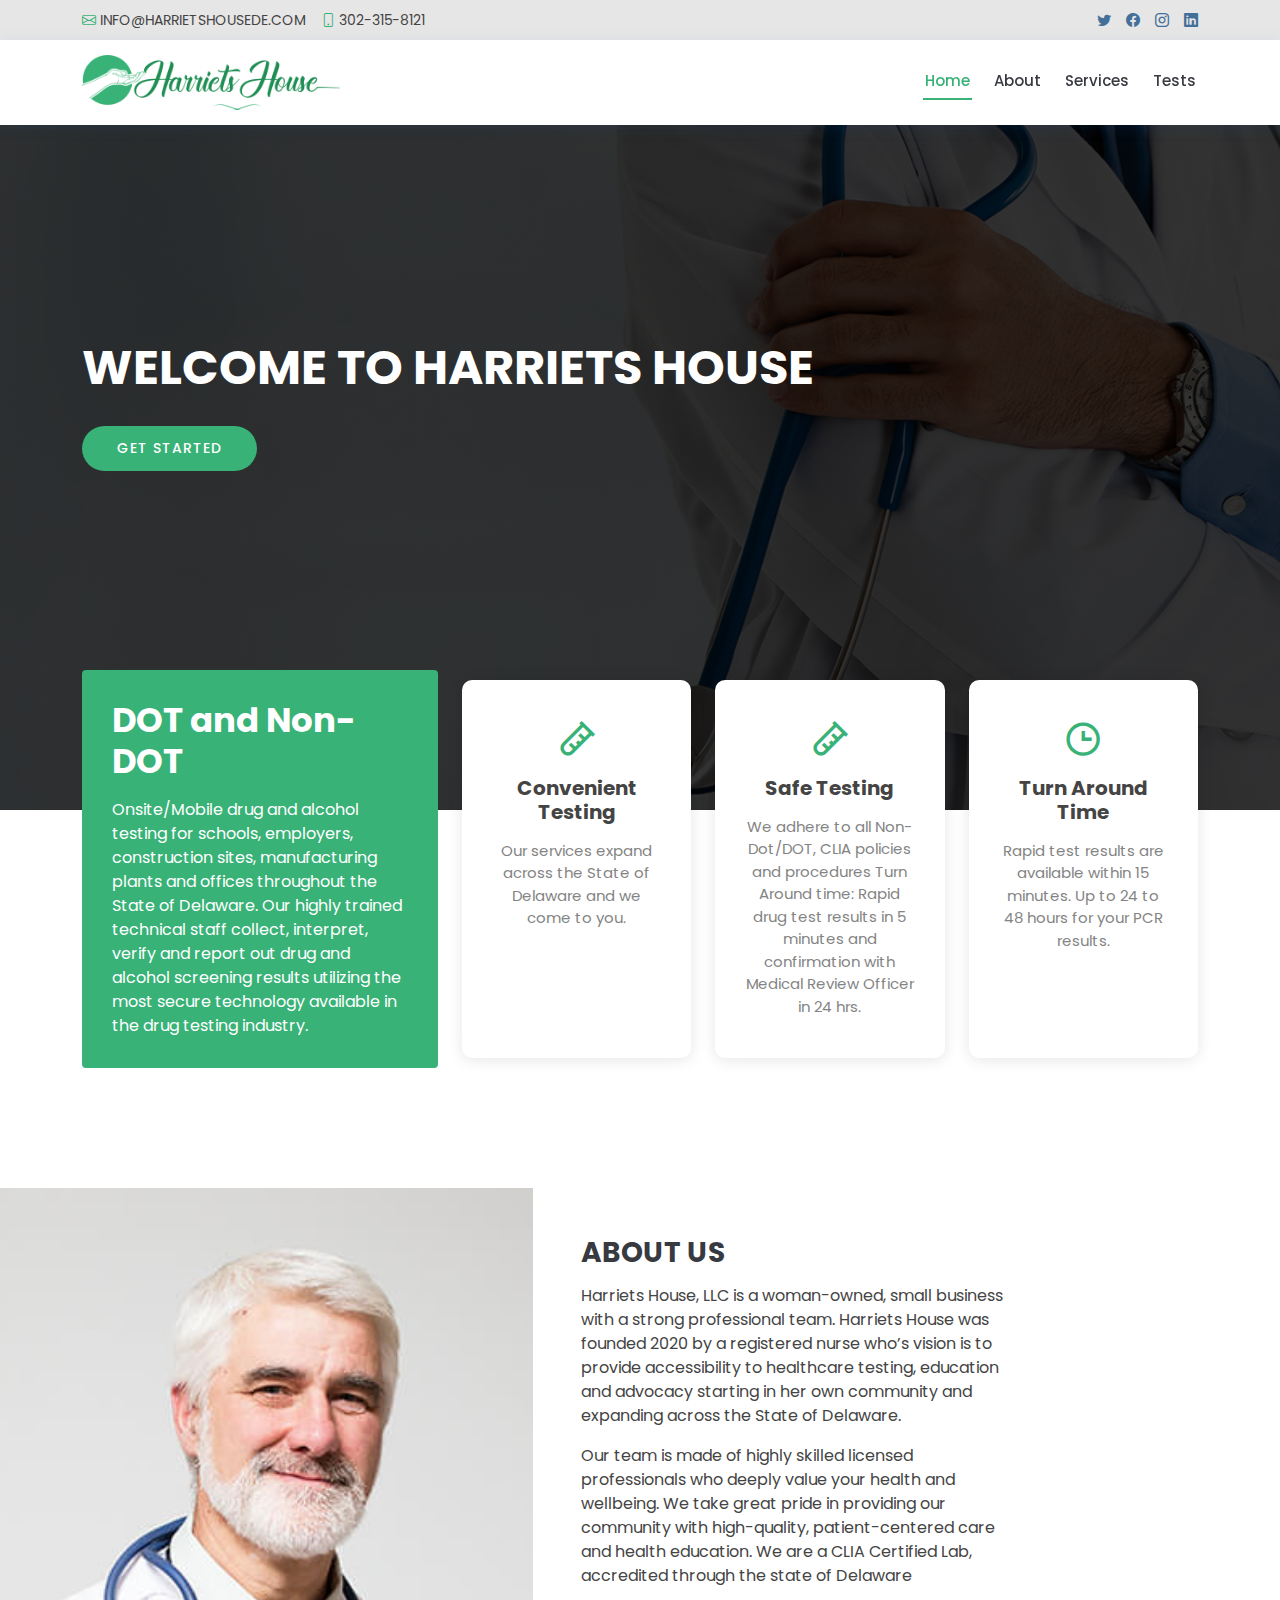
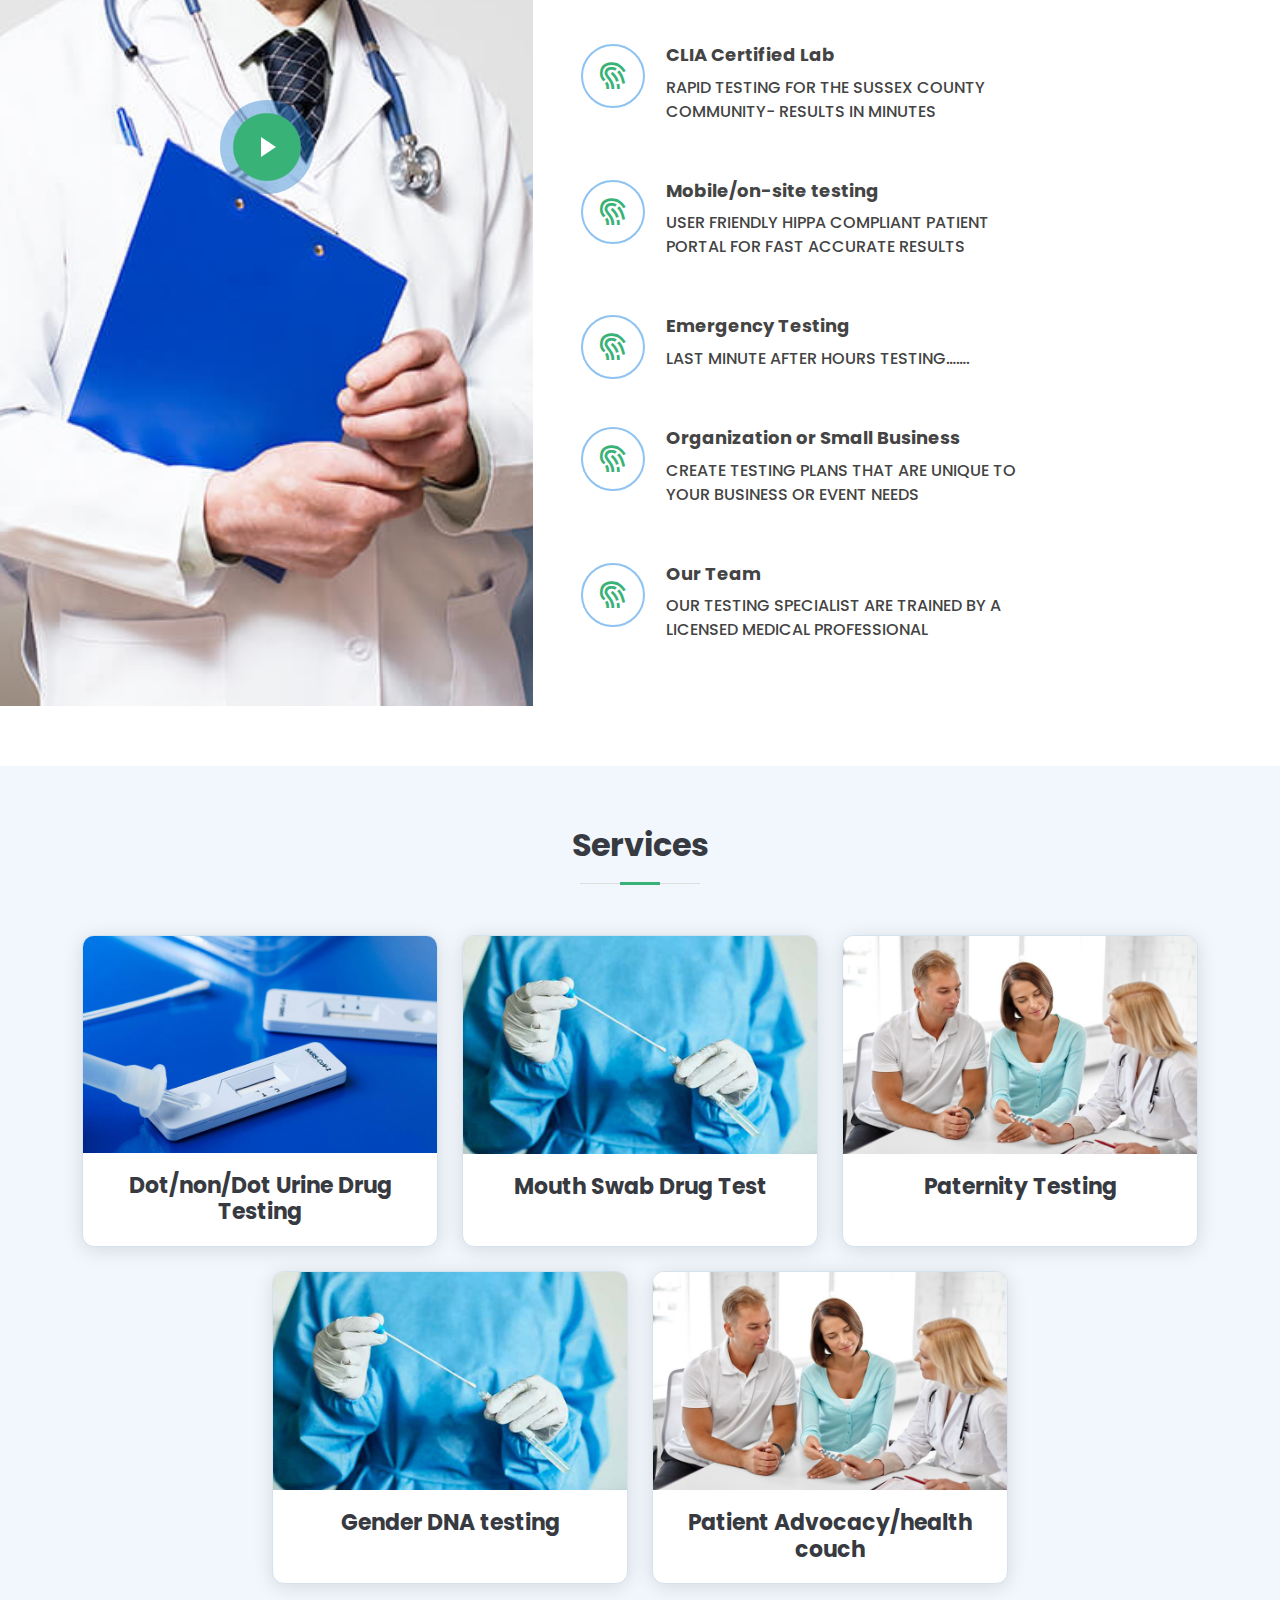
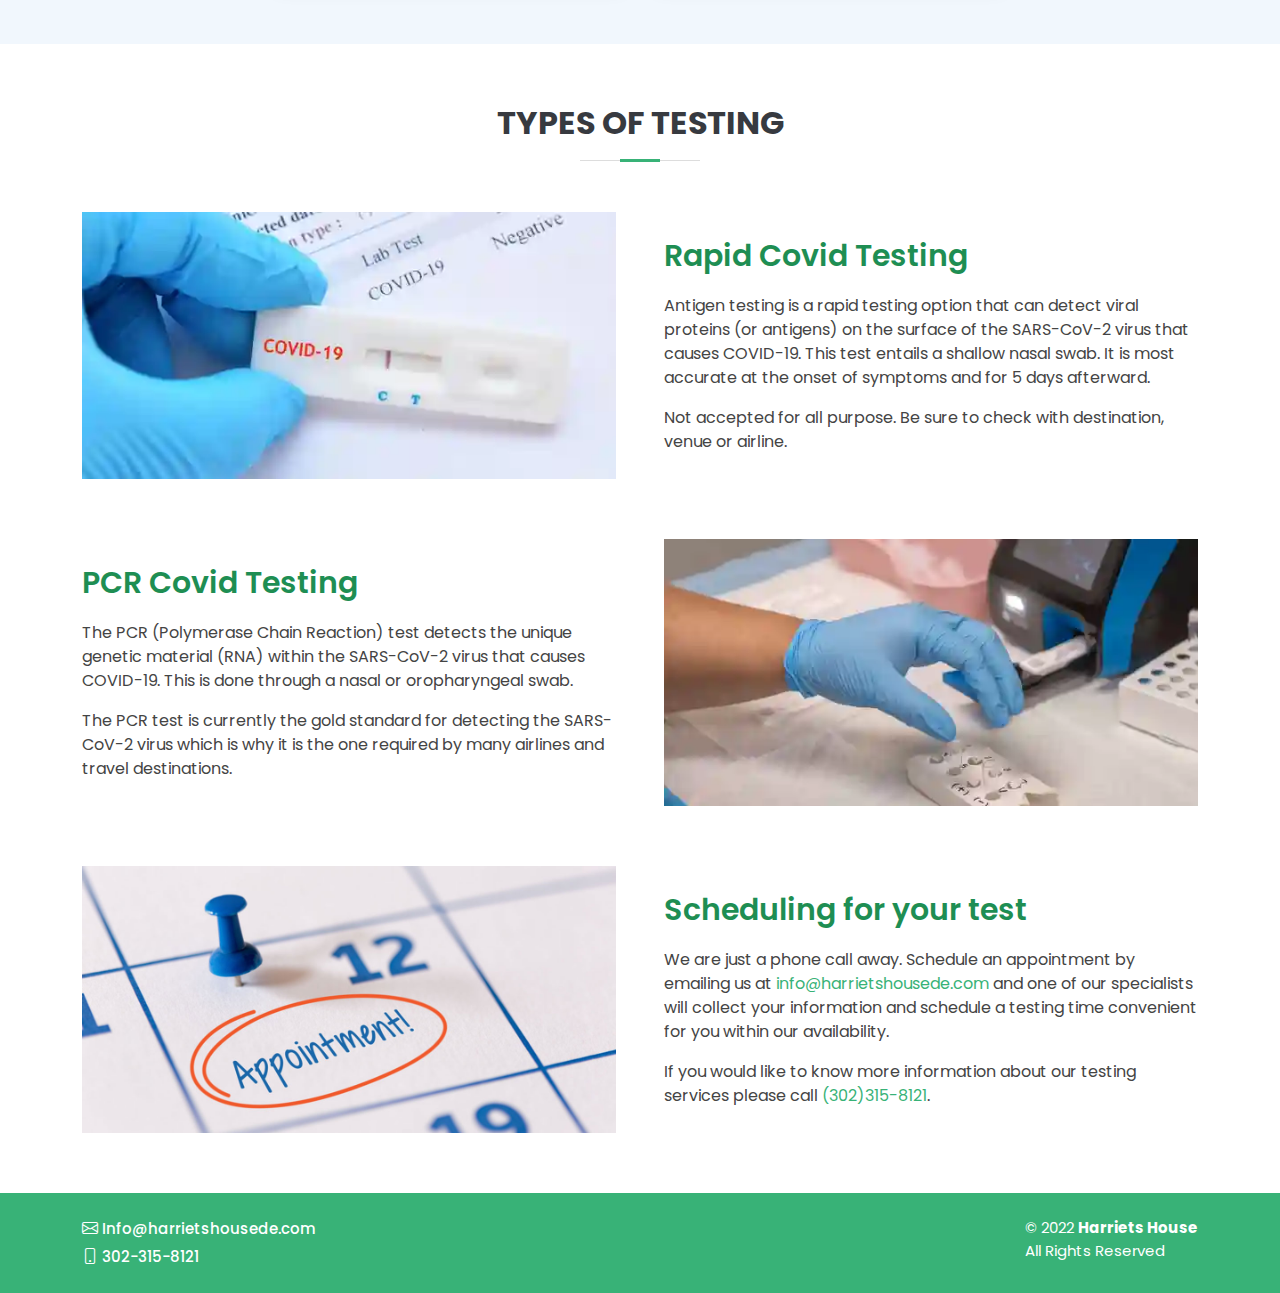
==== harriets/index.html @ 6b044c65 "uploaded" ====
<!DOCTYPE html>
<html lang="en">

<head>
  <meta charset="utf-8">
  <meta content="width=device-width, initial-scale=1.0" name="viewport">

  <title> Harriets House </title>
  <meta content="" name="description">
  <meta content="" name="keywords">

  <!-- Favicons -->
  <link href="assets/img/favicon.png" rel="icon">
  <link href="assets/img/apple-touch-icon.png" rel="apple-touch-icon">


  <!-- Vendor CSS Files -->
  <link href="assets/vendor/fontawesome-free/css/all.min.css" rel="stylesheet">
  <link href="assets/vendor/bootstrap/css/bootstrap.min.css" rel="stylesheet">
  <link href="assets/vendor/bootstrap-icons/bootstrap-icons.css" rel="stylesheet">
  <link href="assets/vendor/boxicons/css/boxicons.min.css" rel="stylesheet">

  <link href="assets/vendor/remixicon/remixicon.css" rel="stylesheet">


  <!-- Template Main CSS File -->
  <link href="assets/css/style.css" rel="stylesheet">


</head>

<body>

  <!-- ======= Top Bar ======= -->
  <div id="topbar" class="d-flex align-items-center fixed-top">
    <div class="container d-flex justify-content-between">
      <div class="contact-info d-flex align-items-center">
        <i class="bi bi-envelope"></i> <a href="mailto:info@harrietshousede.com">INFO@HARRIETSHOUSEDE.COM</a>
        <i class="bi bi-phone"></i> 302-315-8121
      </div>
      <div class="d-none d-lg-flex social-links align-items-center">
        <a href="#" class="twitter"><i class="bi bi-twitter"></i></a>
        <a href="#" class="facebook"><i class="bi bi-facebook"></i></a>
        <a href="#" class="instagram"><i class="bi bi-instagram"></i></a>
        <a href="#" class="linkedin"><i class="bi bi-linkedin"></i></i></a>
      </div>
    </div>
  </div>

  <!-- ======= Header ======= -->
  <header id="header" class="fixed-top">
    <div class="container d-flex align-items-center">


      <!-- Uncomment below if you prefer to use an image logo -->
      <a href="index.html" class="logo me-auto"><img src="assets/img/logo/logo-main.png" alt="logo"></a>

      <nav id="navbar" class="navbar order-last order-lg-0">
        <ul>
          <li><a class="nav-link scrollto active" href="#hero">Home</a></li>
          <li><a class="nav-link scrollto" href="#about">About</a></li>
          <li><a class="nav-link scrollto" href="#services">Services</a></li>
          <li><a class="nav-link scrollto" href="#tests">Tests</a></li>
        </ul>
        <i class="bi bi-list mobile-nav-toggle"></i>
      </nav><!-- .navbar -->


    </div>
  </header><!-- End Header -->

  <!-- ======= Hero Section ======= -->
  <section id="hero" class="d-flex align-items-center">
    <div class="container">
      <h1> WELCOME TO HARRIETS HOUSE </h1>
      <!-- <h2> COVID TESTING FOR SUSSEX COUNTY, DELAWARE AND SURROUNDING AREAS </h2> -->
      <a href="#about" class="btn-get-started scrollto">Get Started</a>
    </div>
  </section><!-- End Hero -->

  <main id="main">

    <!-- ======= Why Us Section ======= -->
    <section id="why-us" class="why-us">
      <div class="container">

        <div class="row">
          <div class="col-lg-4 d-flex align-items-stretch">
            <div class="content">
              <h3 class="mb-3"> DOT and Non-DOT </h3>
              <p class="mb-0">
                Onsite/Mobile drug and alcohol testing for schools, employers, construction sites, manufacturing plants
                and offices throughout the State of Delaware. Our highly trained technical staff collect, interpret, verify
                and report out drug and alcohol screening results utilizing the most secure technology available in the
                drug testing industry.
              </p>

            </div>
          </div>
          <div class="col-lg-8 d-flex align-items-stretch">
            <div class="icon-boxes d-flex flex-column justify-content-center">
              <div class="row">
                <div class="col-xl-4 d-flex align-items-stretch">
                  <div class="icon-box mt-3 mt-xl-0">
                    <i class="bx bx-test-tube mb-3"></i>
                    <h4 class="mb-3"> Convenient Testing </h4>
                    <p class="mb-0"> Our services expand across the State of Delaware and we come to you. </p>
                  </div>
                </div>
                <div class="col-xl-4 d-flex align-items-stretch">
                  <div class="icon-box mt-3  mt-xl-0">
                    <i class="bx bx-test-tube mb-3"></i>
                    <h4 class="mb-3"> Safe Testing </h4>
                    <p class="mb-0"> We adhere to all Non-Dot/DOT, CLIA policies and procedures
                      Turn Around time: Rapid drug test results in 5 minutes and confirmation with Medical Review Officer in 24
                      hrs. </p>
                  </div>
                </div>
                <div class="col-xl-4 d-flex align-items-stretch">
                  <div class="icon-box mt-3 mt-xl-0">
                    <i class="bx bx-time mb-3"></i>
                    <h4 class="mb-3"> Turn Around Time </h4>
                    <p class="mb-0"> Rapid test results are available within 15 minutes. Up to 24 to 48 hours for your PCR
                      results. </p>
                  </div>
                </div>
              </div>
            </div><!-- End .content-->
          </div>
        </div>

      </div>
    </section><!-- End Why Us Section -->

    <!-- ======= About Section ======= -->
    <section id="about" class="about">
      <div class="container-fluid">

        <div class="row">
          <div class="col-xl-5 col-lg-6 video-box d-flex justify-content-center align-items-stretch position-relative">
            <a href="https://www.youtube.com/watch?v=jDDaplaOz7Q" class="glightbox play-btn mb-4"></a>
          </div>

          <div class="col-xl-5 col-lg-5 icon-boxes d-flex flex-column align-items-stretch justify-content-center py-5 px-lg-5">
            <h3> ABOUT US </h3>

            <p>
              Harriets House, LLC is a woman-owned, small business with a strong professional team. Harriets House
              was founded 2020 by a registered nurse who’s vision is to provide accessibility to healthcare testing,
              education and advocacy starting in her own community and expanding across the State of Delaware.
            </p>

            <p>
              Our team is made of highly skilled licensed professionals who deeply value your health and wellbeing.
              We take great pride in providing our community with high-quality, patient-centered care and health
              education. We are a CLIA Certified Lab, accredited through the state of Delaware
            </p>

            <div class="icon-box">
              <div class="icon"><i class="bx bx-fingerprint"></i></div>
              <h4 class="title"> CLIA Certified Lab </h4>
              <p class="description text-uppercase">
                RAPID TESTING FOR THE SUSSEX COUNTY COMMUNITY- RESULTS IN MINUTES
              </p>
            </div>

            <div class="icon-box">
              <div class="icon"><i class="bx bx-fingerprint"></i></div>
              <h4 class="title"> Mobile/on-site testing              </h4>
              <p class="description text-uppercase">
                User Friendly HIPPA compliant Patient portal for fast accurate results
              </p>
            </div>

            <div class="icon-box">
              <div class="icon"><i class="bx bx-fingerprint"></i></div>
              <h4 class="title"> Emergency Testing </h4>
              <p class="description">
                LAST MINUTE AFTER HOURS TESTING…….
              </p>
            </div>

            <div class="icon-box">
              <div class="icon"><i class="bx bx-fingerprint"></i></div>
              <h4 class="title"> Organization or Small Business </h4>
              <p class="description">
                CREATE TESTING PLANS THAT ARE UNIQUE TO YOUR BUSINESS OR EVENT NEEDS
              </p>
            </div>

            <div class="icon-box">
              <div class="icon"><i class="bx bx-fingerprint"></i></div>
              <h4 class="title"> Our Team </h4>
              <p class="description">
                OUR TESTING SPECIALIST ARE TRAINED BY A LICENSED MEDICAL PROFESSIONAL
              </p>
            </div>


          </div>
        </div>

      </div>
    </section><!-- End About Section -->


    <!-- ======= Services Section ======= -->
    <section id="services" class="services section-bg">
      <div class="container">

        <div class="section-title">
          <h2>Services</h2>

        </div>

        <div class="row gy-4 justify-content-center">

          <div class="col-lg-4 col-md-6 d-flex align-items-stretch">
            <div class="icon-box">
              <img src="assets/img/tests/rapid.jpg" class="w-100" alt="">
              <div class="icon-det">
                <h4 class="m-0"> Dot/non/Dot Urine Drug Testing </h4>
              </div><!-- /.icon-det -->
            </div>
          </div>

          <div class="col-lg-4 col-md-6 d-flex align-items-stretch">
            <div class="icon-box">
              <img src="assets/img/tests/pcr.jpg" class="w-100" alt="">
              <div class="icon-det">
                <h4 class="m-0"> Mouth Swab Drug Test </h4>

              </div><!-- /.icon-det -->
            </div>
          </div>

          <div class="col-lg-4 col-md-6 d-flex align-items-stretch">
            <div class="icon-box">
              <img src="assets/img/tests/f-doc.jpg" class="w-100" alt="">
              <div class="icon-det">
                <h4 class="m-0"> Paternity Testing </h4>
              </div><!-- /.icon-det -->
            </div>
          </div>

          <div class="col-lg-4 col-md-6 d-flex align-items-stretch">
            <div class="icon-box">
              <img src="assets/img/tests/pcr.jpg" class="w-100" alt="">
              <div class="icon-det">
                <h4 class="m-0"> Gender DNA testing </h4>

              </div><!-- /.icon-det -->
            </div>
          </div>

          <div class="col-lg-4 col-md-6 d-flex align-items-stretch">
            <div class="icon-box">
              <img src="assets/img/tests/f-doc.jpg" class="w-100" alt="">
              <div class="icon-det">
                <h4 class="m-0"> Patient Advocacy/health couch </h4>
              </div><!-- /.icon-det -->
            </div>
          </div>


        </div>

      </div>
    </section><!-- End Services Section -->



    <!-- ======= Doctors Section ======= -->
    <section id="tests" class="testing">
      <div class="container">

        <div class="section-title">
          <h2>TYPES OF TESTING</h2>
        </div>

        <div class="row gy-4 gx-5 align-items-center mt-margin">
          <div class="col-lg-6">
            <img src="assets/img/tests/one.jpg" class="img-fluid" alt="">
          </div><!-- /.col-lg-6 -->

          <div class="col-lg-6">
            <div class="test-con">
              <h3> Rapid Covid Testing </h3>
              <p>
                Antigen testing is a rapid testing option that can detect viral proteins (or antigens) on the surface of the
                SARS-CoV-2 virus that causes COVID-19. This test entails a shallow nasal swab. It is most accurate at the onset of
                symptoms and for 5 days afterward.
              </p>
              <p class="mb-0">
                Not accepted for all purpose. Be sure to check with destination, venue or airline.
              </p>
            </div><!-- /.test-con -->
          </div><!-- /.col-lg-6 -->

        </div><!-- /.row -->


        <div class="row gy-4 gx-5 align-items-center mt-margin">


          <div class="col-lg-6 order-2 order-lg-1">
            <div class="test-con">
              <h3> PCR Covid Testing </h3>
              <p>
                The PCR (Polymerase Chain Reaction) test detects the unique genetic material (RNA) within the SARS-CoV-2 virus
                that causes COVID-19. This is done through a nasal or oropharyngeal swab.
              </p>
              <p class="mb-0">
                The PCR test is currently the gold standard for detecting the SARS-CoV-2 virus which is why it is the one required
                by many airlines and travel destinations.
              </p>
            </div><!-- /.test-con -->
          </div><!-- /.col-lg-6 -->

          <div class="col-lg-6 order-1 order-lg-2">
            <img src="assets/img/tests/two.jpg" class="img-fluid" alt="">
          </div><!-- /.col-lg-6 -->

        </div><!-- /.row -->

        <div class="row  gy-4 gx-5 align-items-center mt-margin">

          <div class="col-lg-6">
            <img src="assets/img/tests/appointment.jpg" class="img-fluid" alt="">
          </div><!-- /.col-lg-6 -->

          <div class="col-lg-6">
            <div class="test-con">
              <h3> Scheduling for your test </h3>
              <p>
                We are just a phone call away. Schedule an appointment by emailing us at
                <a href="mailto:info@harrietshousede.com">info@harrietshousede.com</a> and one of our
                specialists will collect your information and schedule a testing time convenient for you within our availability.
              </p>
              <p class="mb-0">
                If you would like to know more information about our
                testing services
                please call <a href="tel:302315-8121">(302)315-8121</a>.
              </p>
            </div><!-- /.test-con -->
          </div><!-- /.col-lg-6 -->



        </div><!-- /.row -->



      </div>
    </section><!-- End Doctors Section -->





  </main><!-- End #main -->

  <!-- ======= Footer ======= -->
  <footer id="footer">



    <div class="container d-md-flex py-4">


      <div class="text-center text-md-start footer-con">
        <div class="mb-1">
          <a href="mailto:info@HARRIETSHOUSEDE.COM">
            <i class="bi bi-envelope"></i>
            <span> Info@harrietshousede.com</span>
          </a>
        </div>
        <div class="mb-0">
          <a href="tel:302-315-8121">
            <i class="bi bi-phone"></i>
            <span>302-315-8121</span>
          </a>
        </div>
      </div>

      <div class="ms-md-auto text-center text-md-start pt-2 pt-md-0">
        <div class="copyright">
          &copy; 2022 <strong>Harriets House </strong> <br> All Rights Reserved
        </div>
      </div>

    </div>
  </footer><!-- End Footer -->

  <div id="preloader"></div>
  <a href="#" class="back-to-top d-flex align-items-center justify-content-center"><i class="fa fa-chevron-up"></i></a>

  <!-- Vendor JS Files -->

  <script src="assets/vendor/bootstrap/js/bootstrap.bundle.min.js"></script>




  <!-- Template Main JS File -->
  <script src="assets/js/main.js"></script>

</body>

</html>
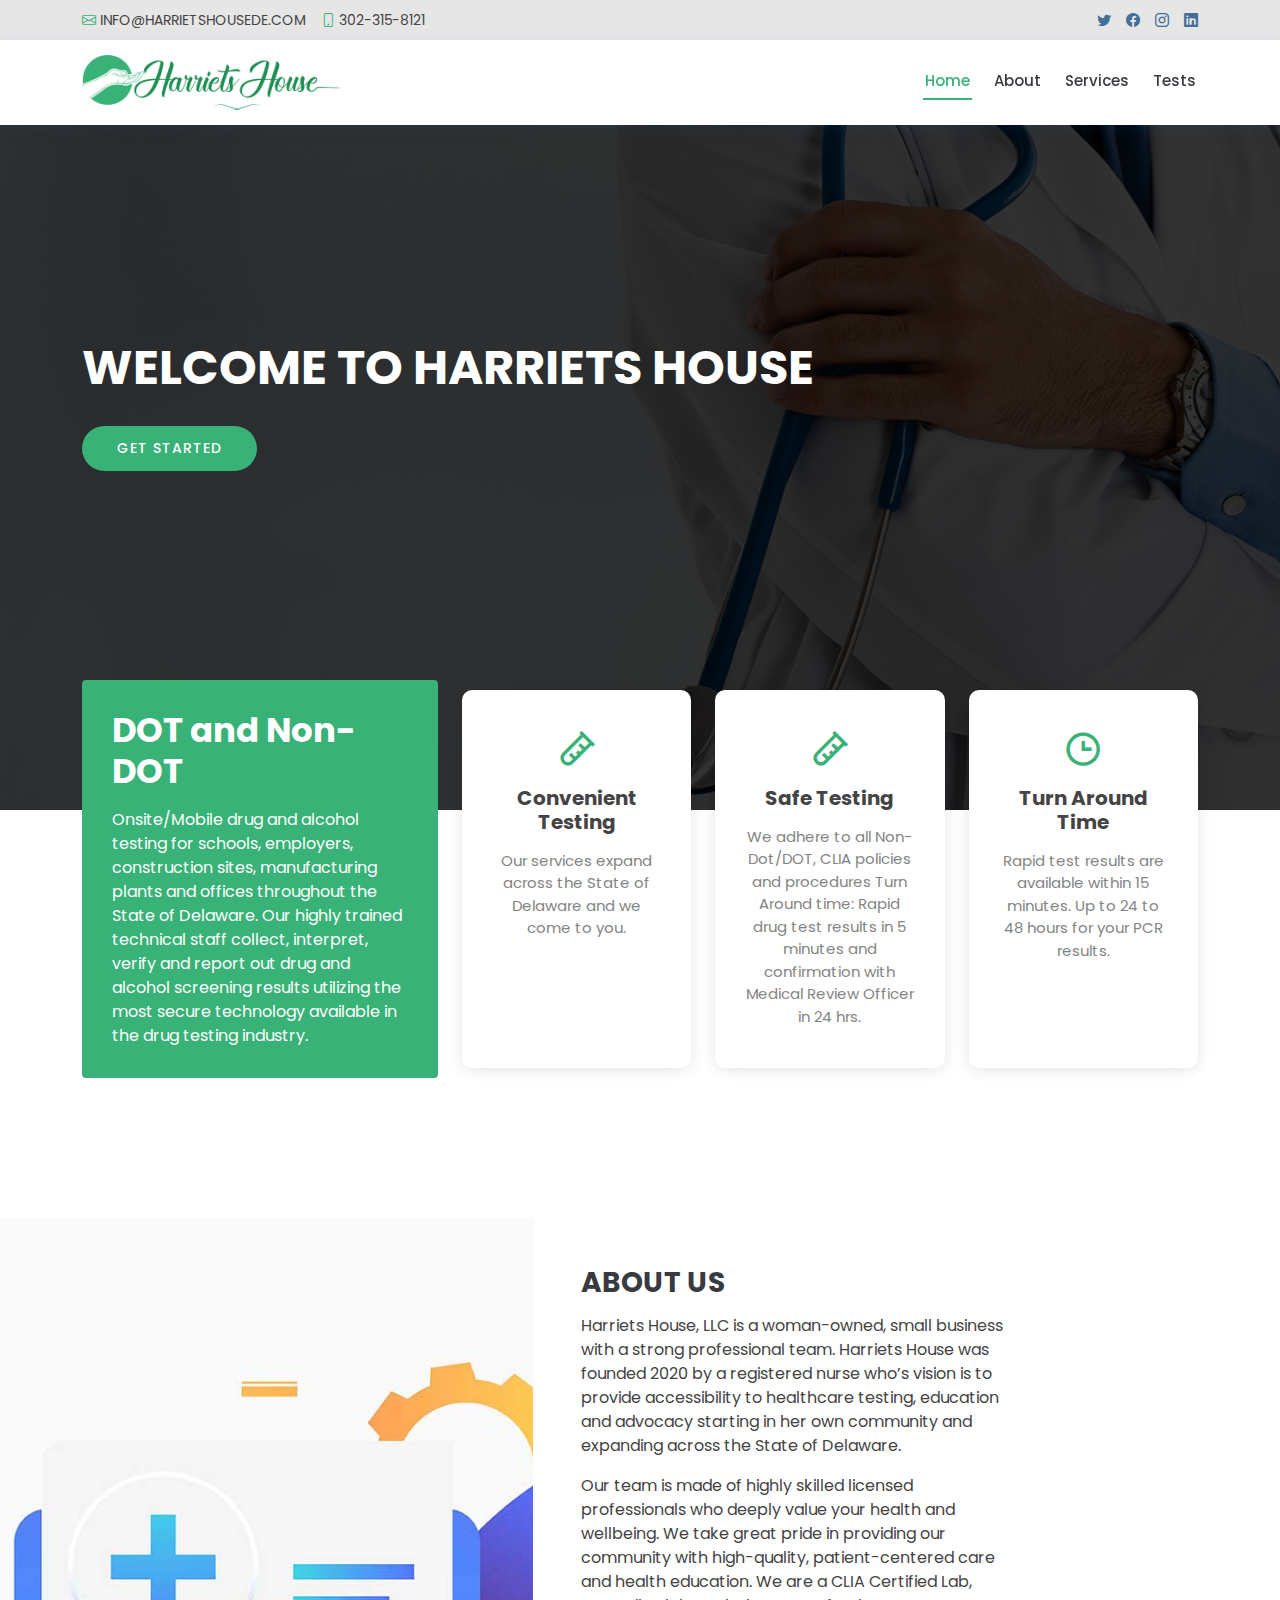
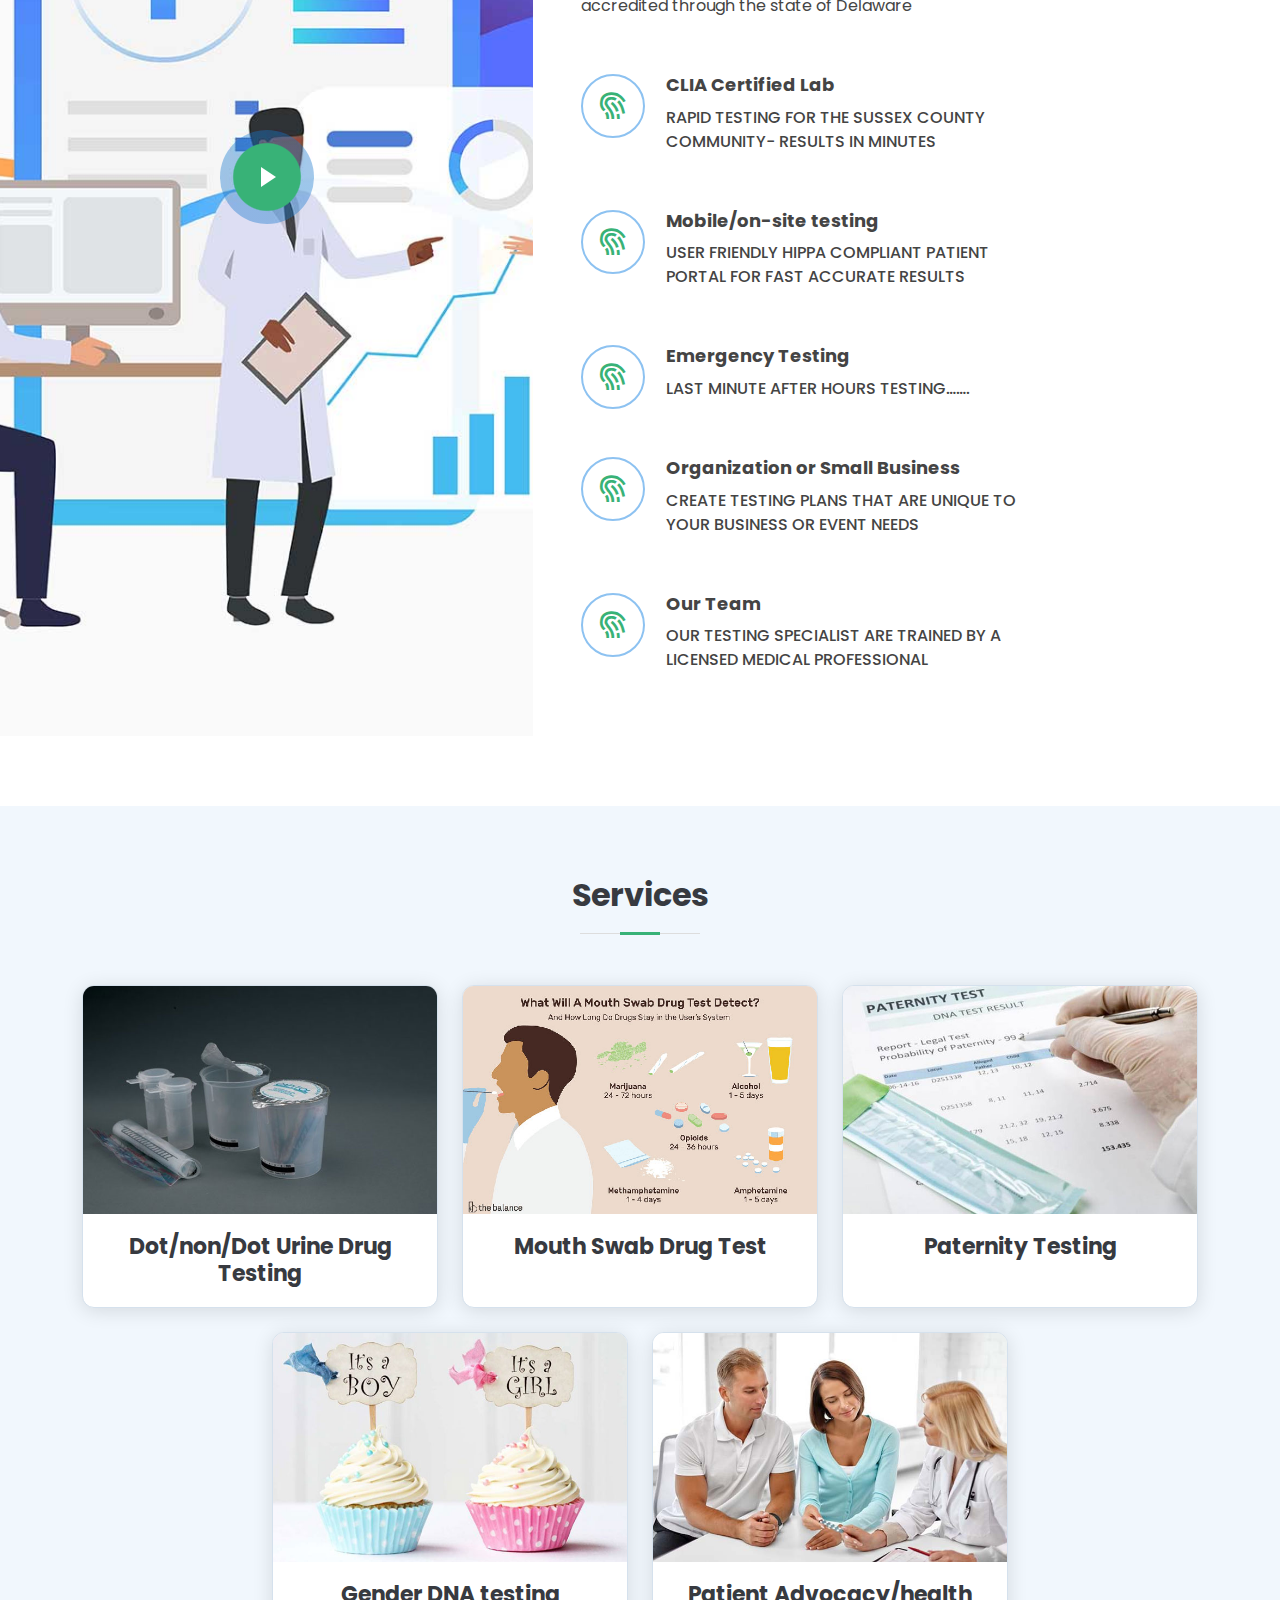
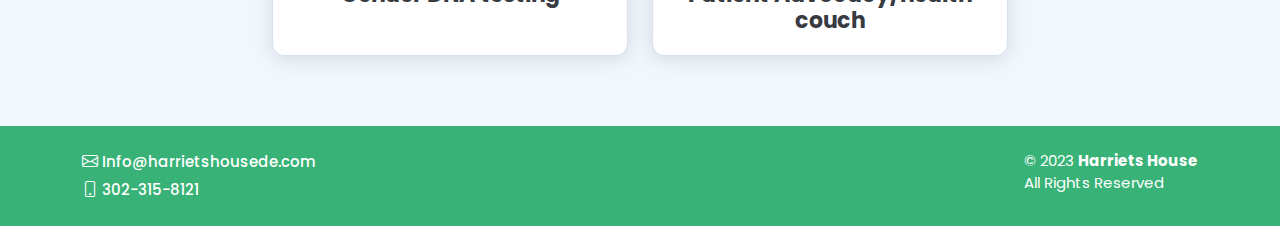
==== commit 4f50139a: "done" ====
--- a/harriets/index.html
+++ b/harriets/index.html
@@ -217,7 +217,7 @@
 
           <div class="col-lg-4 col-md-6 d-flex align-items-stretch">
             <div class="icon-box">
-              <img src="assets/img/tests/rapid.jpg" class="w-100" alt="">
+              <img src="assets/img/services/dot.jpg" class="w-100" alt="">
               <div class="icon-det">
                 <h4 class="m-0"> Dot/non/Dot Urine Drug Testing </h4>
               </div><!-- /.icon-det -->
@@ -226,7 +226,7 @@
 
           <div class="col-lg-4 col-md-6 d-flex align-items-stretch">
             <div class="icon-box">
-              <img src="assets/img/tests/pcr.jpg" class="w-100" alt="">
+              <img src="assets/img/services/mouth.jpg" class="w-100" alt="">
               <div class="icon-det">
                 <h4 class="m-0"> Mouth Swab Drug Test </h4>
 
@@ -236,7 +236,7 @@
 
           <div class="col-lg-4 col-md-6 d-flex align-items-stretch">
             <div class="icon-box">
-              <img src="assets/img/tests/f-doc.jpg" class="w-100" alt="">
+              <img src="assets/img/services/prenti.jpg" class="w-100" alt="">
               <div class="icon-det">
                 <h4 class="m-0"> Paternity Testing </h4>
               </div><!-- /.icon-det -->
@@ -245,7 +245,7 @@
 
           <div class="col-lg-4 col-md-6 d-flex align-items-stretch">
             <div class="icon-box">
-              <img src="assets/img/tests/pcr.jpg" class="w-100" alt="">
+              <img src="assets/img/services/gender.jpg" class="w-100" alt="">
               <div class="icon-det">
                 <h4 class="m-0"> Gender DNA testing </h4>
 
@@ -271,7 +271,7 @@
 
 
     <!-- ======= Doctors Section ======= -->
-    <section id="tests" class="testing">
+    <section id="tests" class="testing d-none">
       <div class="container">
 
         <div class="section-title">
@@ -385,7 +385,7 @@
 
       <div class="ms-md-auto text-center text-md-start pt-2 pt-md-0">
         <div class="copyright">
-          &copy; 2022 <strong>Harriets House </strong> <br> All Rights Reserved
+          &copy; 2023 <strong>Harriets House </strong> <br> All Rights Reserved
         </div>
       </div>
 
--- a/harriets/assets/css/style.css
+++ b/harriets/assets/css/style.css
@@ -103,7 +103,7 @@
 # Top Bar
 --------------------------------------------------------------*/
 #topbar {
-  background: #e7e6e6;
+  background: rgb(231, 230, 230);
   height: 40px;
   font-size: 14px;
   -webkit-transition: all 0.5s;
@@ -375,7 +375,6 @@
   .mobile-nav-toggle {
     display: block;
   }
-
   .navbar ul {
     display: none;
   }
@@ -541,8 +540,18 @@
 # Sections General
 --------------------------------------------------------------*/
 section {
-  padding: 60px 0;
+  padding: 70px 0;
   overflow: hidden;
+}
+@media only screen and (max-width: 1199px) {
+  section {
+    padding: 60px 0px;
+  }
+}
+@media only screen and (max-width: 767px) {
+  section {
+    padding: 50px 0px;
+  }
 }
 
 .section-bg {
@@ -768,7 +777,7 @@
   font-weight: 500;
 }
 .about .video-box {
-  background: url("../img/about.jpg") center center no-repeat;
+  background: url("../img/19836.jpg") center center no-repeat;
   background-size: cover;
   min-height: 500px;
 }
@@ -1308,4 +1317,5 @@
     font-size: 25px;
     margin-bottom: 15px;
   }
-}+}
+/*# sourceMappingURL=style.css.map */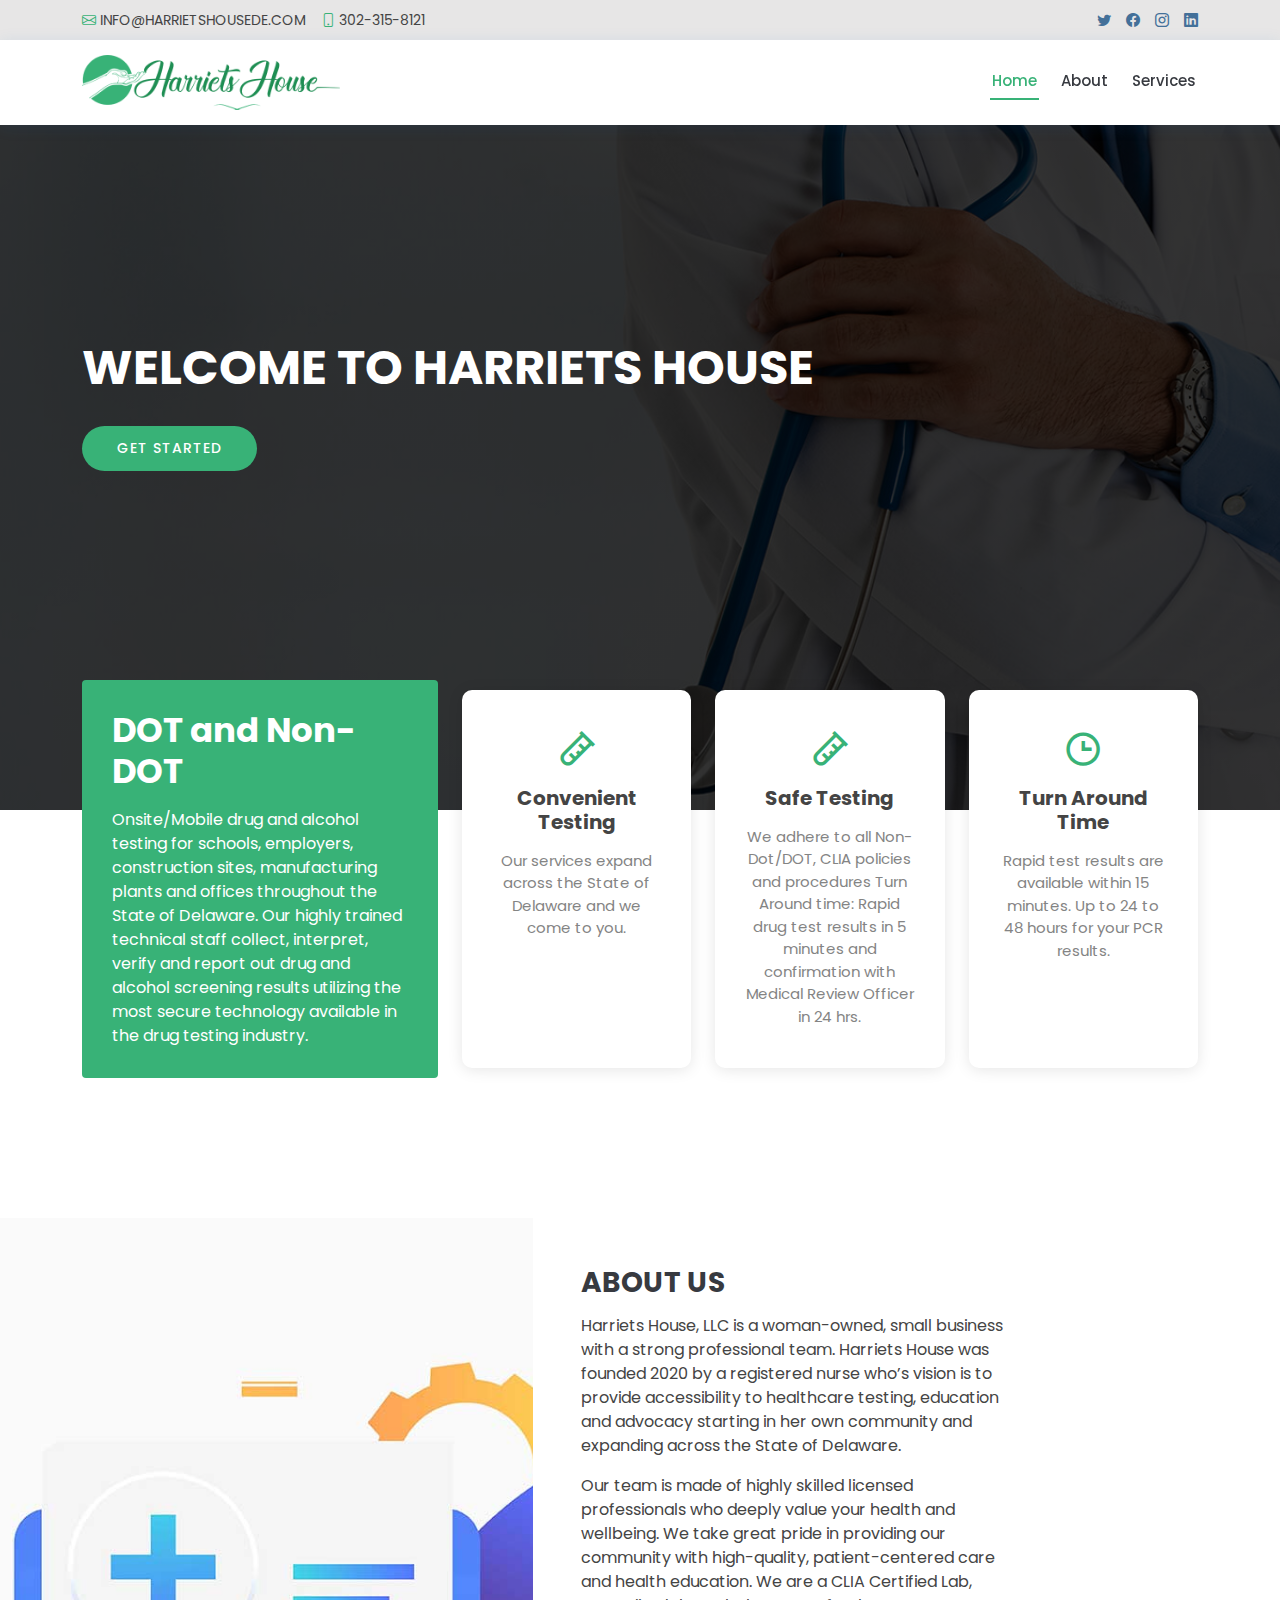
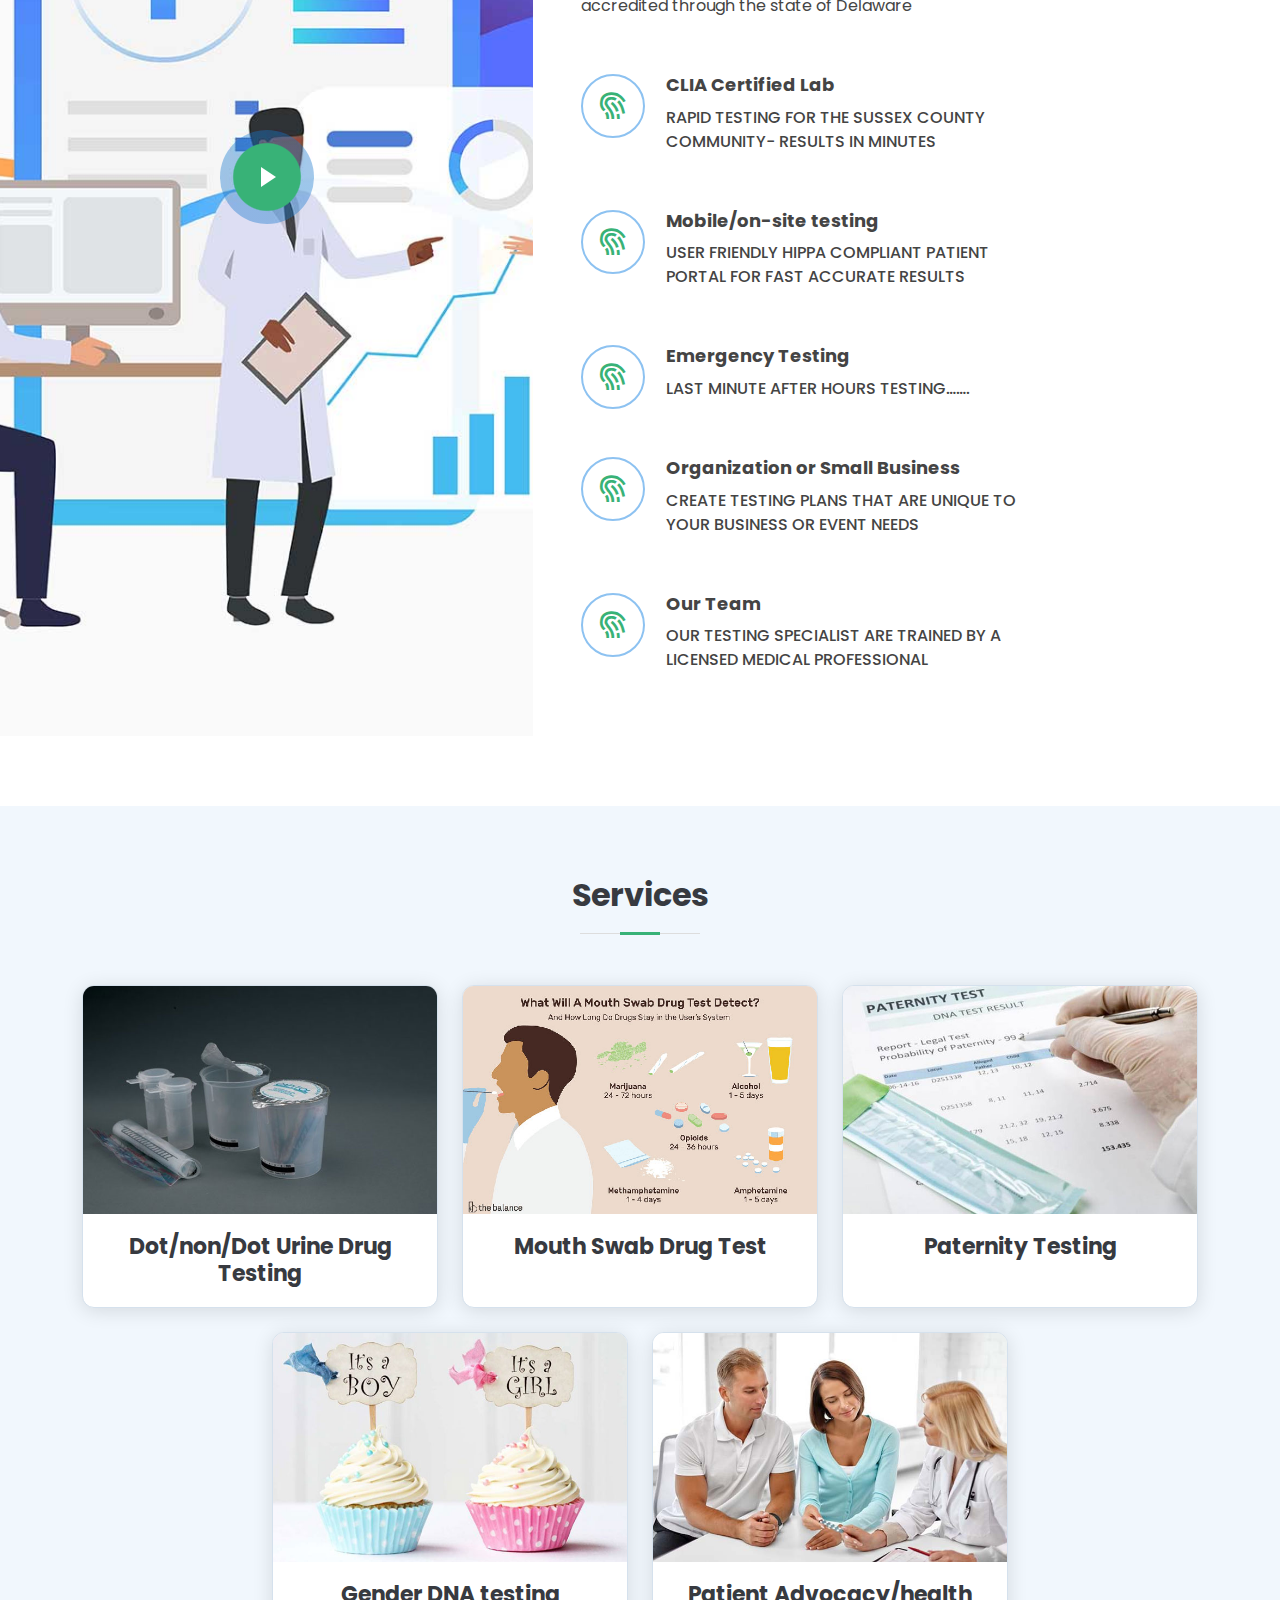
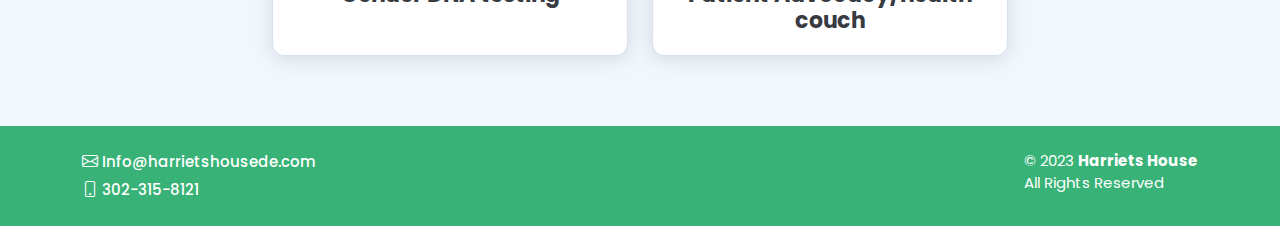
==== commit 00d20241: "done" ====
--- a/harriets/index.html
+++ b/harriets/index.html
@@ -60,7 +60,7 @@
           <li><a class="nav-link scrollto active" href="#hero">Home</a></li>
           <li><a class="nav-link scrollto" href="#about">About</a></li>
           <li><a class="nav-link scrollto" href="#services">Services</a></li>
-          <li><a class="nav-link scrollto" href="#tests">Tests</a></li>
+          <!-- <li><a class="nav-link scrollto" href="#tests">Tests</a></li> -->
         </ul>
         <i class="bi bi-list mobile-nav-toggle"></i>
       </nav><!-- .navbar -->
